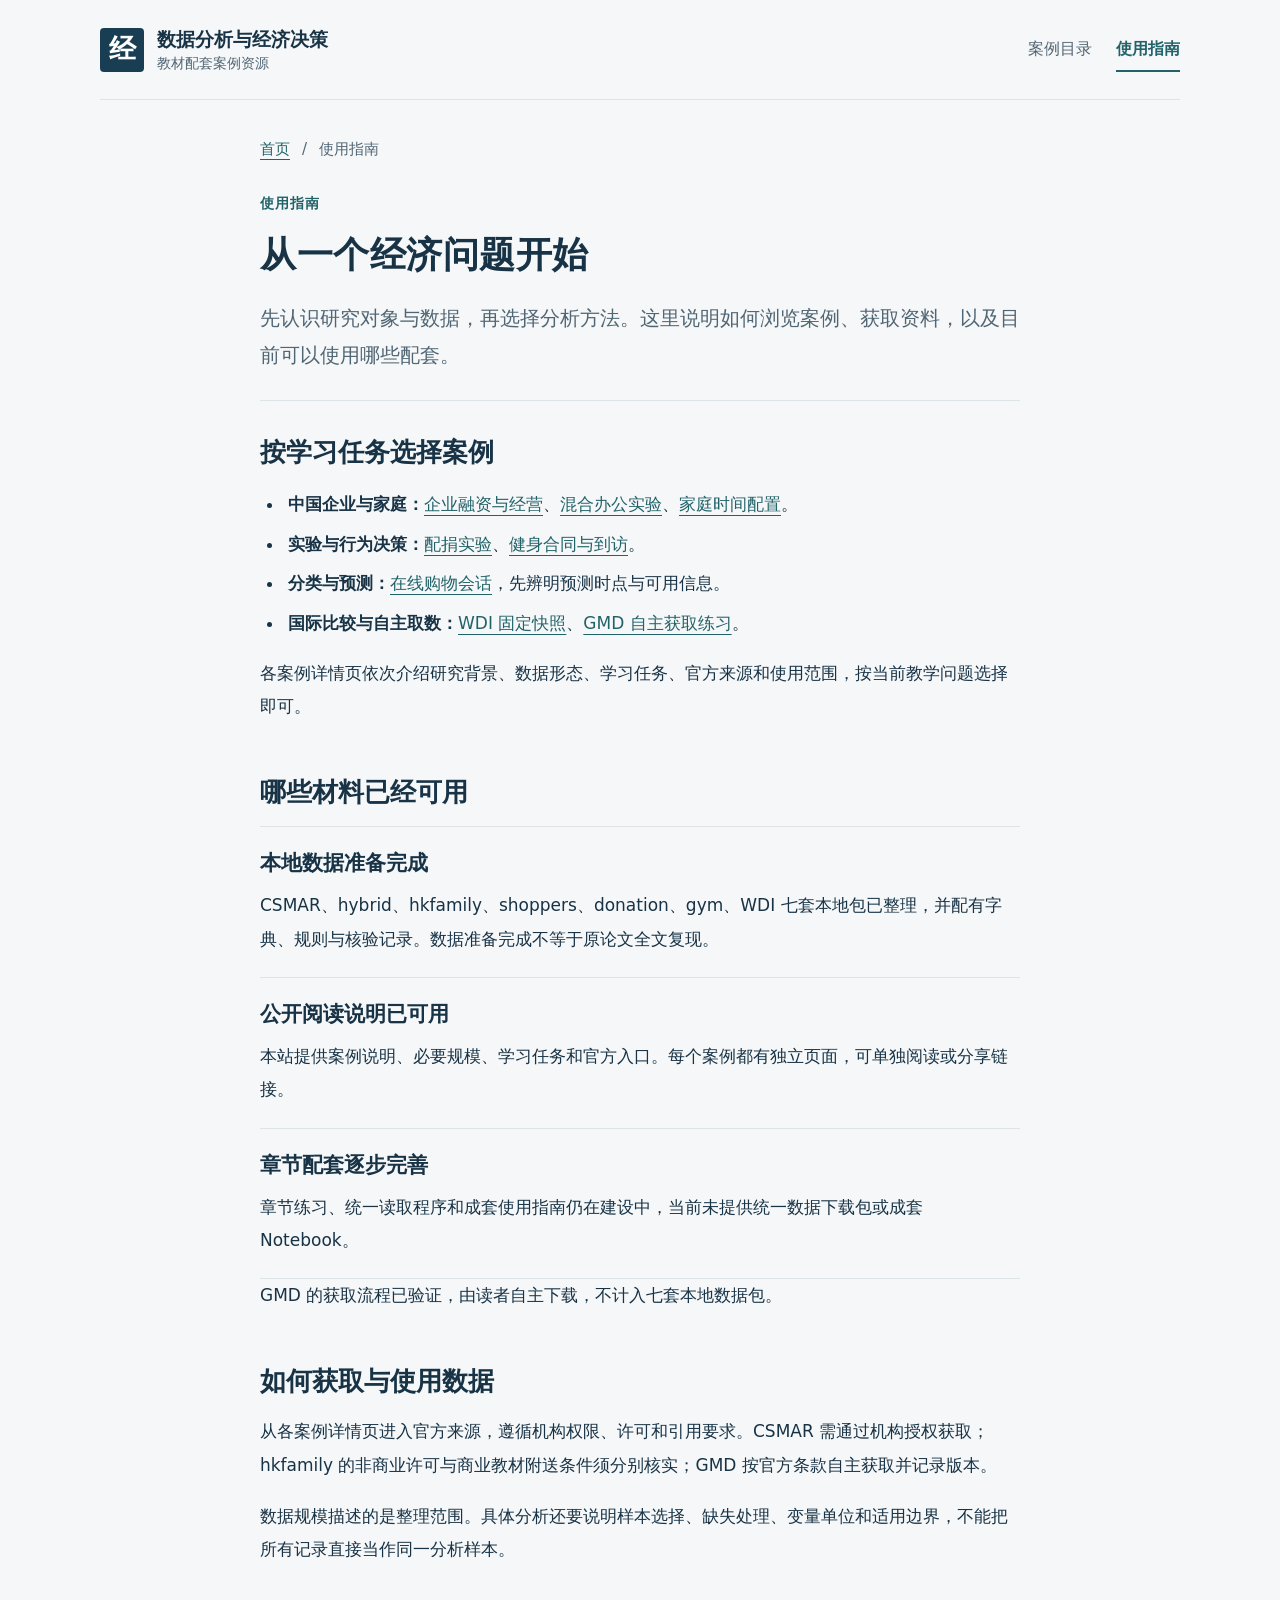
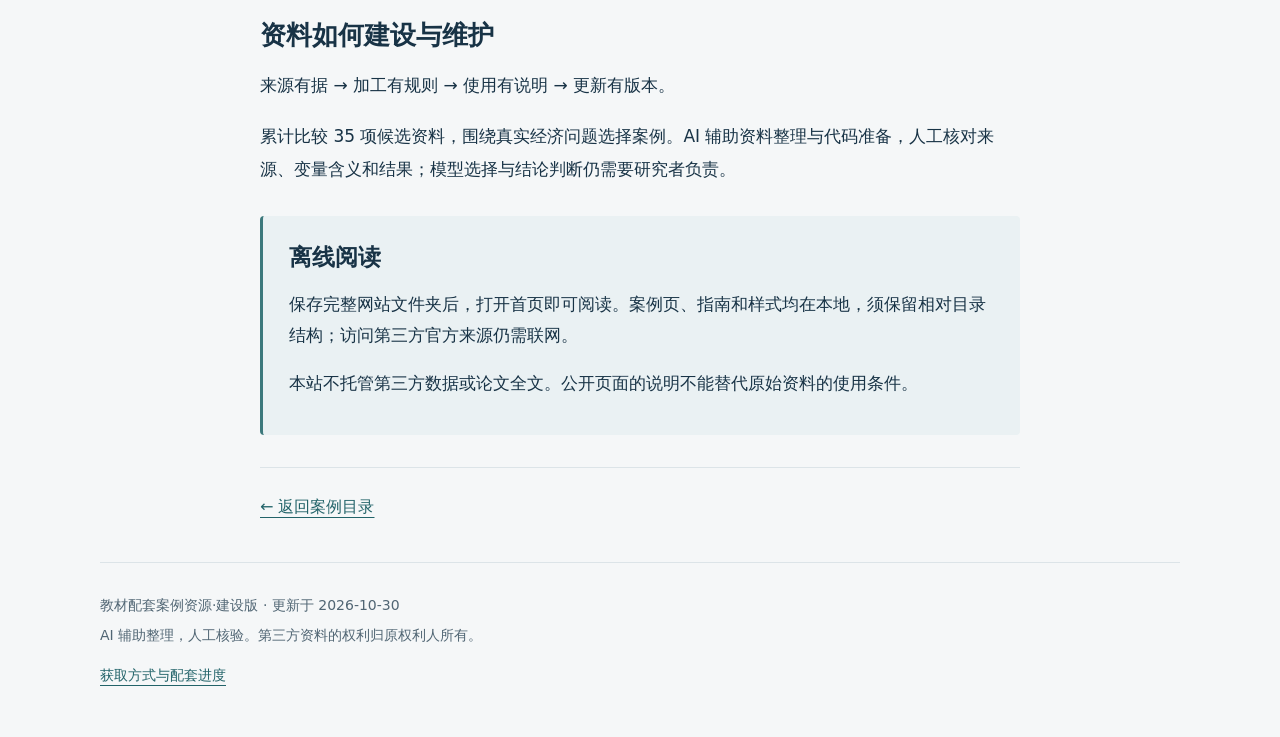
==== guide.html @ e9badc47 "Improve reading width and add case detail pages" ====
<!doctype html>
<html lang="zh-CN"><head><meta charset="utf-8">
<meta name="viewport" content="width=device-width, initial-scale=1">
<meta name="description" content="《数据分析与经济决策》教材配套案例资源·建设版。案例背景、数据特征、学习任务与官方获取入口。">
<meta name="color-scheme" content="light"><title>使用指南｜数据分析与经济决策</title>
<link rel="stylesheet" href="styles.css"></head><body>
<a class="skip" href="#main">跳到正文</a>
<header class="site-header wrap"><a class="brand" href="index.html"><span class="brand-mark" aria-hidden="true">经</span><span>数据分析与经济决策<small>教材配套案例资源</small></span></a>
<nav aria-label="主导航"><a href="index.html#cases" >案例目录</a><a href="guide.html" aria-current="page">使用指南</a></nav></header>
<main id="main" class="wrap"><div class="reading"><nav class="breadcrumbs" aria-label="当前位置"><a href="index.html">首页</a><span aria-hidden="true">/</span><span>使用指南</span></nav><header class="page-intro"><p class="eyebrow">使用指南</p><h1>从一个经济问题开始</h1><p class="page-lead">先认识研究对象与数据，再选择分析方法。这里说明如何浏览案例、获取资料，以及目前可以使用哪些配套。</p></header>
<section class="reading-section"><h2>按学习任务选择案例</h2><ul class="guide-list"><li><strong>中国企业与家庭：</strong><a href="cases/csmar.html">企业融资与经营</a>、<a href="cases/hybrid.html">混合办公实验</a>、<a href="cases/hkfamily.html">家庭时间配置</a>。</li><li><strong>实验与行为决策：</strong><a href="cases/donation.html">配捐实验</a>、<a href="cases/gym.html">健身合同与到访</a>。</li><li><strong>分类与预测：</strong><a href="cases/shoppers.html">在线购物会话</a>，先辨明预测时点与可用信息。</li><li><strong>国际比较与自主取数：</strong><a href="cases/wdi.html">WDI 固定快照</a>、<a href="cases/gmd.html">GMD 自主获取练习</a>。</li></ul><p>各案例详情页依次介绍研究背景、数据形态、学习任务、官方来源和使用范围，按当前教学问题选择即可。</p></section>
<section id="availability" class="reading-section"><h2>哪些材料已经可用</h2><div class="progress-list"><div><h3>本地数据准备完成</h3><p>CSMAR、hybrid、hkfamily、shoppers、donation、gym、WDI 七套本地包已整理，并配有字典、规则与核验记录。数据准备完成不等于原论文全文复现。</p></div><div><h3>公开阅读说明已可用</h3><p>本站提供案例说明、必要规模、学习任务和官方入口。每个案例都有独立页面，可单独阅读或分享链接。</p></div><div><h3>章节配套逐步完善</h3><p>章节练习、统一读取程序和成套使用指南仍在建设中，当前未提供统一数据下载包或成套 Notebook。</p></div></div><p>GMD 的获取流程已验证，由读者自主下载，不计入七套本地数据包。</p></section>
<section class="reading-section"><h2>如何获取与使用数据</h2><p>从各案例详情页进入官方来源，遵循机构权限、许可和引用要求。CSMAR 需通过机构授权获取；hkfamily 的非商业许可与商业教材附送条件须分别核实；GMD 按官方条款自主获取并记录版本。</p><p>数据规模描述的是整理范围。具体分析还要说明样本选择、缺失处理、变量单位和适用边界，不能把所有记录直接当作同一分析样本。</p></section>
<section id="construction" class="reading-section"><h2>资料如何建设与维护</h2><p>来源有据 → 加工有规则 → 使用有说明 → 更新有版本。</p><p>累计比较 35 项候选资料，围绕真实经济问题选择案例。AI 辅助资料整理与代码准备，人工核对来源、变量含义和结果；模型选择与结论判断仍需要研究者负责。</p></section>
<section class="scope-box"><h2>离线阅读</h2><p>保存完整网站文件夹后，打开首页即可阅读。案例页、指南和样式均在本地，须保留相对目录结构；访问第三方官方来源仍需联网。</p><p>本站不托管第三方数据或论文全文。公开页面的说明不能替代原始资料的使用条件。</p></section><nav class="page-navigation" aria-label="返回目录"><a href="index.html#cases">← 返回案例目录</a></nav></div></main>
<footer class="site-footer wrap"><p>教材配套案例资源·建设版 <span>· 更新于 2026-10-30</span></p><p>AI 辅助整理，人工核验。第三方资料的权利归原权利人所有。</p><a href="guide.html#availability">获取方式与配套进度</a></footer>
</body></html>
---- styles.css ----
:root { --ink:#183346; --muted:#516674; --accent:#226369; --line:#dce4e8; }
* { box-sizing:border-box; }
html { scroll-padding-top:24px; }
body { margin:0; background:#f5f7f8; color:var(--ink); font-family:"Microsoft YaHei","PingFang SC",system-ui,sans-serif; font-size:17px; line-height:1.8; }
a { color:var(--accent); text-underline-offset:5px; }
a:hover { color:#123e43; }
a:focus-visible { outline:3px solid #a96822; outline-offset:5px; border-radius:2px; }
.wrap { width:min(1080px,calc(100% - 64px)); margin-inline:auto; }
.reading { max-width:760px; margin-inline:auto; }
h1,h2,h3,p { margin-top:0; }
h1 { font-size:36px; line-height:1.5; letter-spacing:.5px; margin-bottom:18px; }
h2 { font-size:26px; line-height:1.5; margin-bottom:14px; }
h3 { font-size:22px; line-height:1.55; margin-bottom:10px; }
p { margin-bottom:18px; }
.site-header { min-height:100px; display:flex; align-items:center; justify-content:space-between; gap:24px; border-bottom:1px solid var(--line); }
.brand { display:flex; align-items:center; gap:13px; text-decoration:none; color:var(--ink); font-size:19px; font-weight:700; line-height:1.5; }
.brand-mark { display:grid; place-items:center; flex-shrink:0; width:44px; height:44px; background:#193e53; color:white; font-family:serif; font-size:27px; border-radius:4px; }
.brand small { display:block; font-size:14px; color:var(--muted); font-weight:400; }
.site-header nav { display:flex; gap:24px; }
.site-header nav a { display:inline-flex; align-items:center; min-height:44px; font-size:16px; color:var(--muted); text-decoration:none; white-space:nowrap; }
.site-header nav a[aria-current] { color:var(--accent); font-weight:700; box-shadow:inset 0 -2px var(--accent); }
.eyebrow { color:var(--accent); font-size:14px; letter-spacing:1px; font-weight:700; margin-bottom:12px; }
.home-intro { padding:40px 0 28px; }
.home-intro h1 { font-size:38px; }
.intro-text { font-size:18px; color:var(--muted); margin-bottom:21px; }
.themes { display:flex; flex-wrap:wrap; gap:10px; }
.themes span { background:#e8eff0; color:#315f66; padding:4px 10px; border-radius:3px; font-size:14px; }
.stats { display:grid; grid-template-columns:repeat(3,minmax(0,1fr)); border-block:1px solid var(--line); padding:19px 0; }
.stats div { display:flex; align-items:center; gap:16px; padding-inline:24px; border-left:1px solid var(--line); }
.stats div:first-child { padding-left:0; border:0; }
.stats strong { font-family:Georgia,serif; font-size:40px; font-weight:400; line-height:1.25; }
.stats span { color:var(--muted); font-size:15px; }
.case-section { padding-top:34px; }
.section-heading { display:flex; justify-content:space-between; align-items:end; gap:22px; }
.section-heading .eyebrow { margin-bottom:5px; }
.section-heading h2 { margin-bottom:9px; }
.section-heading>a { font-size:15px; margin-bottom:12px; }
.section-note { font-size:16px; color:var(--muted); margin-bottom:22px; }
.case-grid { display:grid; grid-template-columns:repeat(2,minmax(0,1fr)); gap:22px; }
.case-card { background:white; border:1px solid var(--line); border-top:3px solid #387d7c; padding:24px 26px 19px; border-radius:5px; display:flex; flex-direction:column; }
.card-meta { display:flex; justify-content:space-between; gap:12px; font-size:14px; color:var(--accent); margin-bottom:11px; }
.case-code { font-family:ui-monospace,Consolas,monospace; color:var(--muted); white-space:nowrap; }
.case-card h3 a { color:var(--ink); text-decoration:none; }
.case-card h3 a:hover { text-decoration:underline; }
.card-description { font-size:17px; color:var(--muted); margin-bottom:16px; }
.card-scale { font-size:16px; font-weight:600; margin-top:auto; margin-bottom:11px; }
.read-link { display:flex; align-items:center; justify-content:space-between; min-height:44px; border-top:1px solid #e7ecef; padding-top:9px; font-size:16px; text-decoration:none; }
.read-link:hover { text-decoration:underline; }
.extension { border-top-color:#ab7a39; background:#fdfbf7; }
.extension .card-meta { color:#80591f; }
.method-box { margin-top:34px; padding:25px 28px; border-radius:5px; background:#eaf1f3; }
.method-box h2 { font-size:23px; }
.method-box p { font-size:16px; margin-bottom:10px; color:var(--muted); }
.method-box a { font-size:16px; }
.method-flow { display:flex; align-items:center; flex-wrap:wrap; gap:8px 14px; }
.method-flow span { white-space:nowrap; color:var(--ink); }
.method-flow b { font-weight:400; }
.breadcrumbs { display:flex; flex-wrap:wrap; align-items:center; gap:12px; font-size:15px; color:var(--muted); padding-top:27px; }
.breadcrumbs a { min-height:44px; display:inline-flex; align-items:center; }
.page-intro { padding-top:20px; padding-bottom:26px; border-bottom:1px solid var(--line); }
.page-lead { font-size:20px; line-height:1.85; color:var(--muted); margin-bottom:0; }
.reading-section { padding-top:32px; }
.reading-section p { line-height:1.95; }
.data-summary { background:#eaf1f2; border-radius:4px; padding:20px 24px; margin:20px 0; }
.data-summary strong { font-size:20px; }
.data-summary p { margin:8px 0 0; }
.task-list,.guide-list { padding-left:24px; margin-bottom:18px; }
.task-list li,.guide-list li { padding-left:4px; margin-bottom:9px; }
.supporting { font-size:16px; color:var(--muted); }
.source-list { padding:0; list-style:none; margin-bottom:0; }
.source-list li { margin-bottom:9px; }
.source-list a { display:inline-flex; align-items:center; min-height:44px; gap:12px; font-size:17px; }
.scope-box { margin-top:30px; padding:24px 26px; border-left:3px solid #3c797c; background:#eaf1f3; border-radius:4px; }
.scope-box h2 { font-size:23px; }
.scope-box p:last-of-type { margin-bottom:12px; }
.progress-list { border-top:1px solid var(--line); }
.progress-list>div { border-bottom:1px solid var(--line); padding:20px 0 3px; }
.progress-list h3 { font-size:21px; }
.page-navigation { margin-top:32px; padding-top:18px; display:flex; justify-content:space-between; flex-wrap:wrap; gap:15px 25px; border-top:1px solid var(--line); font-size:16px; }
.page-navigation a { display:inline-flex; align-items:center; min-height:44px; }
.site-footer { padding-block:30px 40px; margin-top:32px; border-top:1px solid var(--line); color:var(--muted); font-size:14px; }
.site-footer p { margin-bottom:5px; }
.site-footer a { display:inline-flex; align-items:center; min-height:44px; }
.skip { position:absolute; top:-100px; left:15px; padding:8px; background:white; z-index:5; }
.skip:focus { top:10px; }
@media(max-width:900px) {
  .stats div { flex-direction:column; align-items:start; gap:3px; padding-inline:18px; }
  .section-heading { align-items:start; flex-direction:column; gap:2px; }
  .section-heading>a { margin-bottom:13px; }
  .case-card { padding:21px 22px 17px; }
  .card-meta { flex-wrap:wrap; gap:4px 12px; }
}
@media(max-width:700px) {
  .wrap { width:calc(100% - 36px); }
  .site-header { padding-block:16px; flex-wrap:wrap; gap:13px; }
  .brand { font-size:17px; }
  .brand small { font-size:13px; }
  .site-header nav { width:100%; gap:28px; }
  .home-intro { padding-top:28px; }
  .home-intro h1,h1 { font-size:29px; }
  .intro-text { font-size:17px; }
  .wide-only { display:none; }
  .stats { padding-block:16px; }
  .stats div { padding-inline:10px; }
  .stats strong { font-size:34px; }
  .stats span { font-size:14px; }
  h2 { font-size:23px; }
  .case-grid { grid-template-columns:minmax(0,1fr); gap:18px; }
  .case-card { padding:21px 22px 17px; }
  .case-section { padding-top:26px; }
  .method-box { padding:21px; }
  .method-flow { column-gap:9px; }
  .page-lead { font-size:18px; }
  .page-intro { padding-bottom:22px; }
  .reading-section { padding-top:27px; }
  .data-summary,.scope-box { padding:18px 20px; }
  .data-summary strong { font-size:18px; }
  .site-footer span { display:block; }
}
@media print { body { background:white; } .wrap { width:100%; } .site-header nav,.skip { display:none; } .case-card,.scope-box { break-inside:avoid; } }
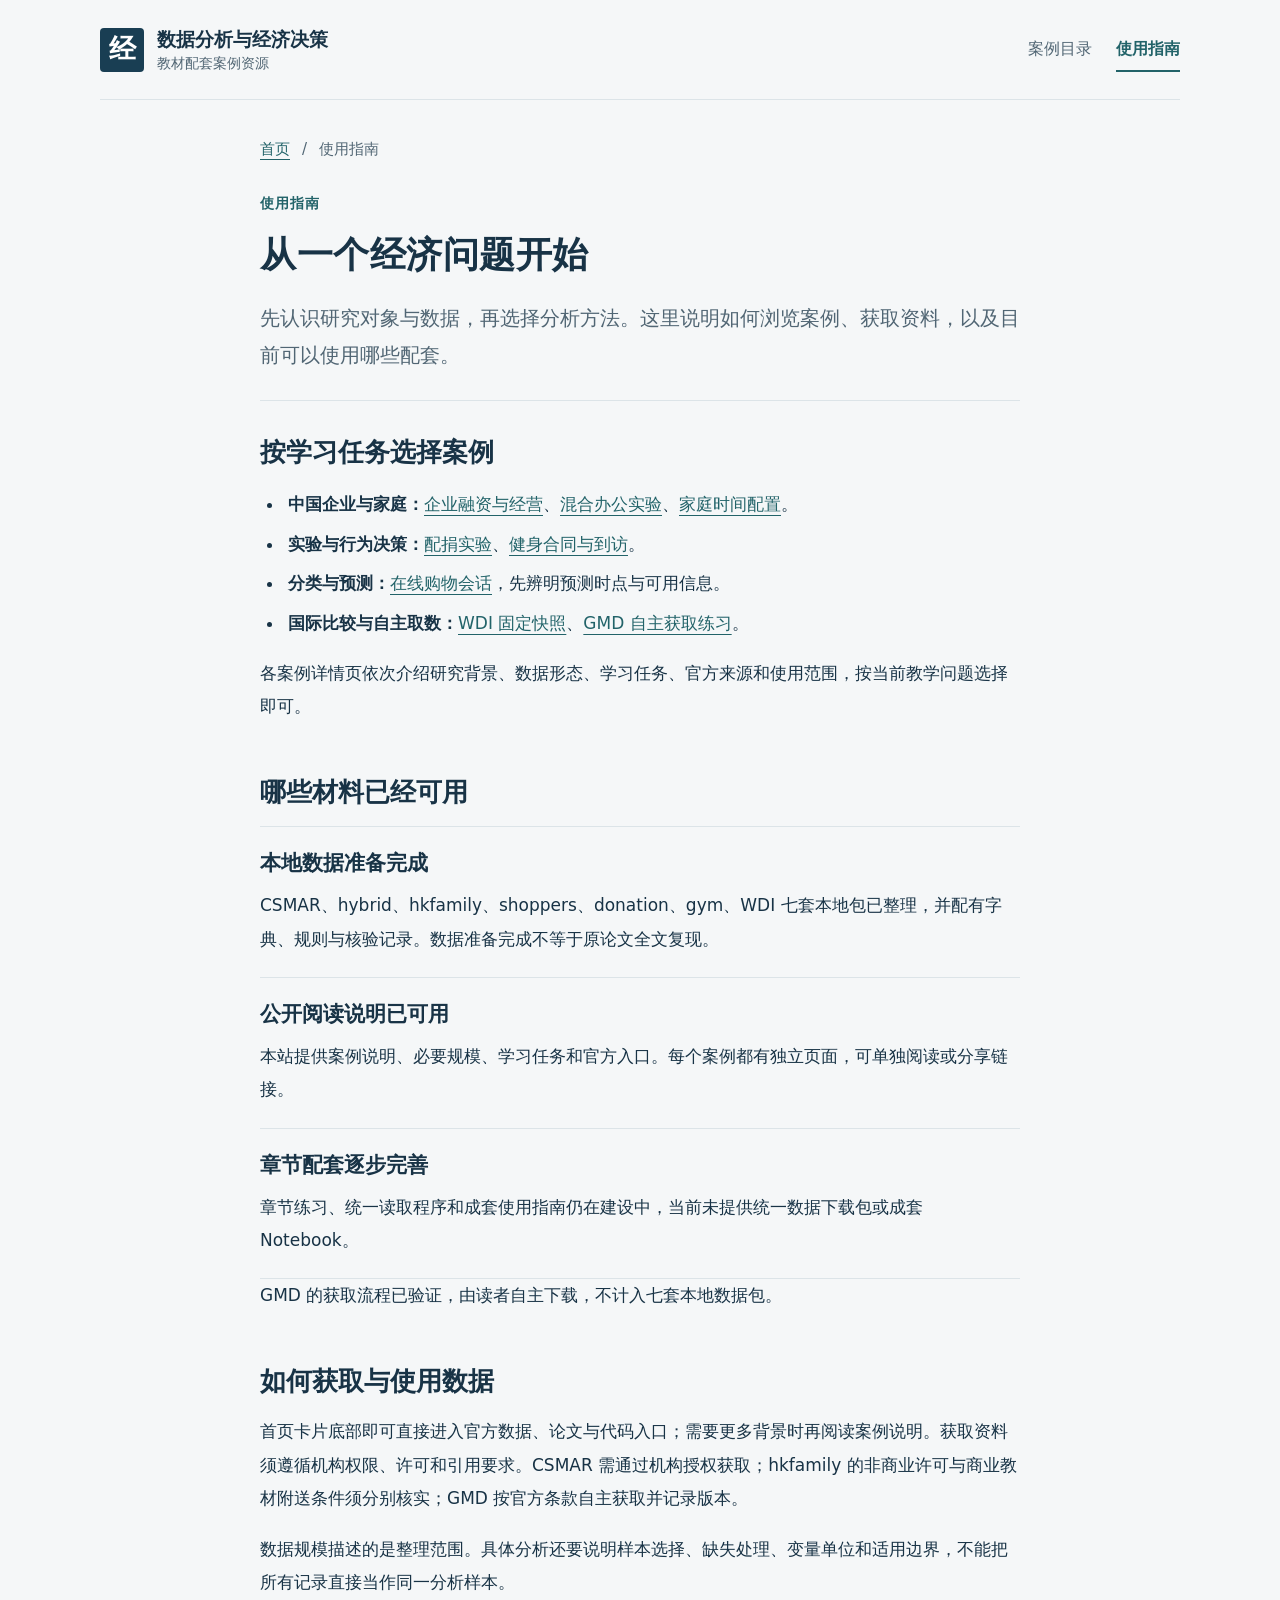
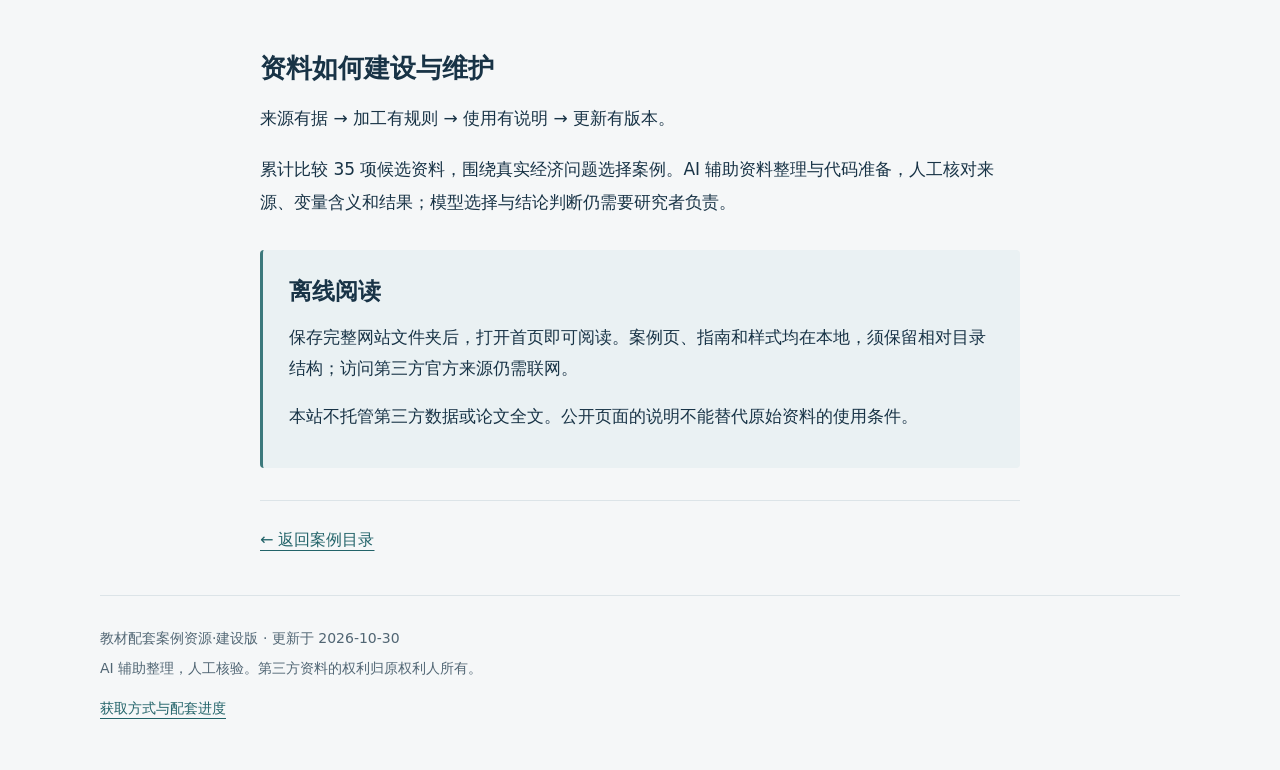
==== commit 9e62086c: "Add direct source links and richer homepage case cards" ====
--- a/guide.html
+++ b/guide.html
@@ -10,7 +10,7 @@
 <main id="main" class="wrap"><div class="reading"><nav class="breadcrumbs" aria-label="当前位置"><a href="index.html">首页</a><span aria-hidden="true">/</span><span>使用指南</span></nav><header class="page-intro"><p class="eyebrow">使用指南</p><h1>从一个经济问题开始</h1><p class="page-lead">先认识研究对象与数据，再选择分析方法。这里说明如何浏览案例、获取资料，以及目前可以使用哪些配套。</p></header>
 <section class="reading-section"><h2>按学习任务选择案例</h2><ul class="guide-list"><li><strong>中国企业与家庭：</strong><a href="cases/csmar.html">企业融资与经营</a>、<a href="cases/hybrid.html">混合办公实验</a>、<a href="cases/hkfamily.html">家庭时间配置</a>。</li><li><strong>实验与行为决策：</strong><a href="cases/donation.html">配捐实验</a>、<a href="cases/gym.html">健身合同与到访</a>。</li><li><strong>分类与预测：</strong><a href="cases/shoppers.html">在线购物会话</a>，先辨明预测时点与可用信息。</li><li><strong>国际比较与自主取数：</strong><a href="cases/wdi.html">WDI 固定快照</a>、<a href="cases/gmd.html">GMD 自主获取练习</a>。</li></ul><p>各案例详情页依次介绍研究背景、数据形态、学习任务、官方来源和使用范围，按当前教学问题选择即可。</p></section>
 <section id="availability" class="reading-section"><h2>哪些材料已经可用</h2><div class="progress-list"><div><h3>本地数据准备完成</h3><p>CSMAR、hybrid、hkfamily、shoppers、donation、gym、WDI 七套本地包已整理，并配有字典、规则与核验记录。数据准备完成不等于原论文全文复现。</p></div><div><h3>公开阅读说明已可用</h3><p>本站提供案例说明、必要规模、学习任务和官方入口。每个案例都有独立页面，可单独阅读或分享链接。</p></div><div><h3>章节配套逐步完善</h3><p>章节练习、统一读取程序和成套使用指南仍在建设中，当前未提供统一数据下载包或成套 Notebook。</p></div></div><p>GMD 的获取流程已验证，由读者自主下载，不计入七套本地数据包。</p></section>
-<section class="reading-section"><h2>如何获取与使用数据</h2><p>从各案例详情页进入官方来源，遵循机构权限、许可和引用要求。CSMAR 需通过机构授权获取；hkfamily 的非商业许可与商业教材附送条件须分别核实；GMD 按官方条款自主获取并记录版本。</p><p>数据规模描述的是整理范围。具体分析还要说明样本选择、缺失处理、变量单位和适用边界，不能把所有记录直接当作同一分析样本。</p></section>
+<section class="reading-section"><h2>如何获取与使用数据</h2><p>首页卡片底部即可直接进入官方数据、论文与代码入口；需要更多背景时再阅读案例说明。获取资料须遵循机构权限、许可和引用要求。CSMAR 需通过机构授权获取；hkfamily 的非商业许可与商业教材附送条件须分别核实；GMD 按官方条款自主获取并记录版本。</p><p>数据规模描述的是整理范围。具体分析还要说明样本选择、缺失处理、变量单位和适用边界，不能把所有记录直接当作同一分析样本。</p></section>
 <section id="construction" class="reading-section"><h2>资料如何建设与维护</h2><p>来源有据 → 加工有规则 → 使用有说明 → 更新有版本。</p><p>累计比较 35 项候选资料，围绕真实经济问题选择案例。AI 辅助资料整理与代码准备，人工核对来源、变量含义和结果；模型选择与结论判断仍需要研究者负责。</p></section>
 <section class="scope-box"><h2>离线阅读</h2><p>保存完整网站文件夹后，打开首页即可阅读。案例页、指南和样式均在本地，须保留相对目录结构；访问第三方官方来源仍需联网。</p><p>本站不托管第三方数据或论文全文。公开页面的说明不能替代原始资料的使用条件。</p></section><nav class="page-navigation" aria-label="返回目录"><a href="index.html#cases">← 返回案例目录</a></nav></div></main>
 <footer class="site-footer wrap"><p>教材配套案例资源·建设版 <span>· 更新于 2026-10-30</span></p><p>AI 辅助整理，人工核验。第三方资料的权利归原权利人所有。</p><a href="guide.html#availability">获取方式与配套进度</a></footer>
--- a/styles.css
+++ b/styles.css
@@ -30,6 +30,12 @@
 .stats div:first-child { padding-left:0; border:0; }
 .stats strong { font-family:Georgia,serif; font-size:40px; font-weight:400; line-height:1.25; }
 .stats span { color:var(--muted); font-size:15px; }
+.case-map { padding-top:22px; }
+.case-map>p { margin-bottom:9px; color:var(--muted); font-size:14px; }
+.case-map>div { display:grid; grid-template-columns:repeat(4,minmax(0,1fr)); gap:8px 12px; }
+.case-map a { display:flex; align-items:center; justify-content:space-between; gap:10px; min-height:44px; border:1px solid var(--line); border-radius:4px; padding:7px 12px; background:#fff; font-size:15px; text-decoration:none; }
+.case-map a:hover { background:#eaf1f3; border-color:#87a9ac; }
+.case-map span { color:var(--muted); font:13px ui-monospace,Consolas,monospace; }
 .case-section { padding-top:34px; }
 .section-heading { display:flex; justify-content:space-between; align-items:end; gap:22px; }
 .section-heading .eyebrow { margin-bottom:5px; }
@@ -42,12 +48,23 @@
 .case-code { font-family:ui-monospace,Consolas,monospace; color:var(--muted); white-space:nowrap; }
 .case-card h3 a { color:var(--ink); text-decoration:none; }
 .case-card h3 a:hover { text-decoration:underline; }
-.card-description { font-size:17px; color:var(--muted); margin-bottom:16px; }
-.card-scale { font-size:16px; font-weight:600; margin-top:auto; margin-bottom:11px; }
-.read-link { display:flex; align-items:center; justify-content:space-between; min-height:44px; border-top:1px solid #e7ecef; padding-top:9px; font-size:16px; text-decoration:none; }
-.read-link:hover { text-decoration:underline; }
+.card-description { font-size:16px; line-height:1.85; color:var(--muted); margin-bottom:9px; }
+.card-citation { font-size:14px; line-height:1.8; color:var(--muted); margin-bottom:15px; }
+.card-data { padding:13px 15px; background:#eef4f4; border-radius:3px; margin-bottom:14px; }
+.card-data>strong { font-size:16px; }
+.card-data p { font-size:15px; line-height:1.85; color:var(--muted); margin:5px 0 0; }
+.card-task { font-size:15px; line-height:1.85; margin-bottom:10px; }
+.card-task strong { font-weight:600; }
+.card-caution { font-size:14px; line-height:1.85; color:var(--muted); margin-bottom:14px; }
+.card-resources { margin-top:auto; padding-top:12px; border-top:1px solid #e1e8eb; }
+.card-prepared { font-size:14px; color:var(--muted); margin-bottom:3px; }
+.direct-links { display:flex; flex-wrap:wrap; align-items:center; column-gap:19px; row-gap:0; }
+.direct-links a,.case-notes { display:inline-flex; align-items:center; gap:5px; min-height:44px; font-size:15px; }
+.case-notes { color:var(--muted); font-size:14px; }
+.direct-links a:hover,.case-notes:hover { color:#123e43; }
 .extension { border-top-color:#ab7a39; background:#fdfbf7; }
 .extension .card-meta { color:#80591f; }
+.extension .card-data { background:#f5f0e6; }
 .method-box { margin-top:34px; padding:25px 28px; border-radius:5px; background:#eaf1f3; }
 .method-box h2 { font-size:23px; }
 .method-box p { font-size:16px; margin-bottom:10px; color:var(--muted); }
@@ -106,6 +123,10 @@
   .stats span { font-size:14px; }
   h2 { font-size:23px; }
   .case-grid { grid-template-columns:minmax(0,1fr); gap:18px; }
+  .case-map>div { grid-template-columns:repeat(2,minmax(0,1fr)); gap:8px; }
+  .case-map a { padding-inline:10px; font-size:14px; }
+  .case-map span { font-size:12px; }
+  .card-data p,.card-task,.direct-links a { font-size:16px; }
   .case-card { padding:21px 22px 17px; }
   .case-section { padding-top:26px; }
   .method-box { padding:21px; }
